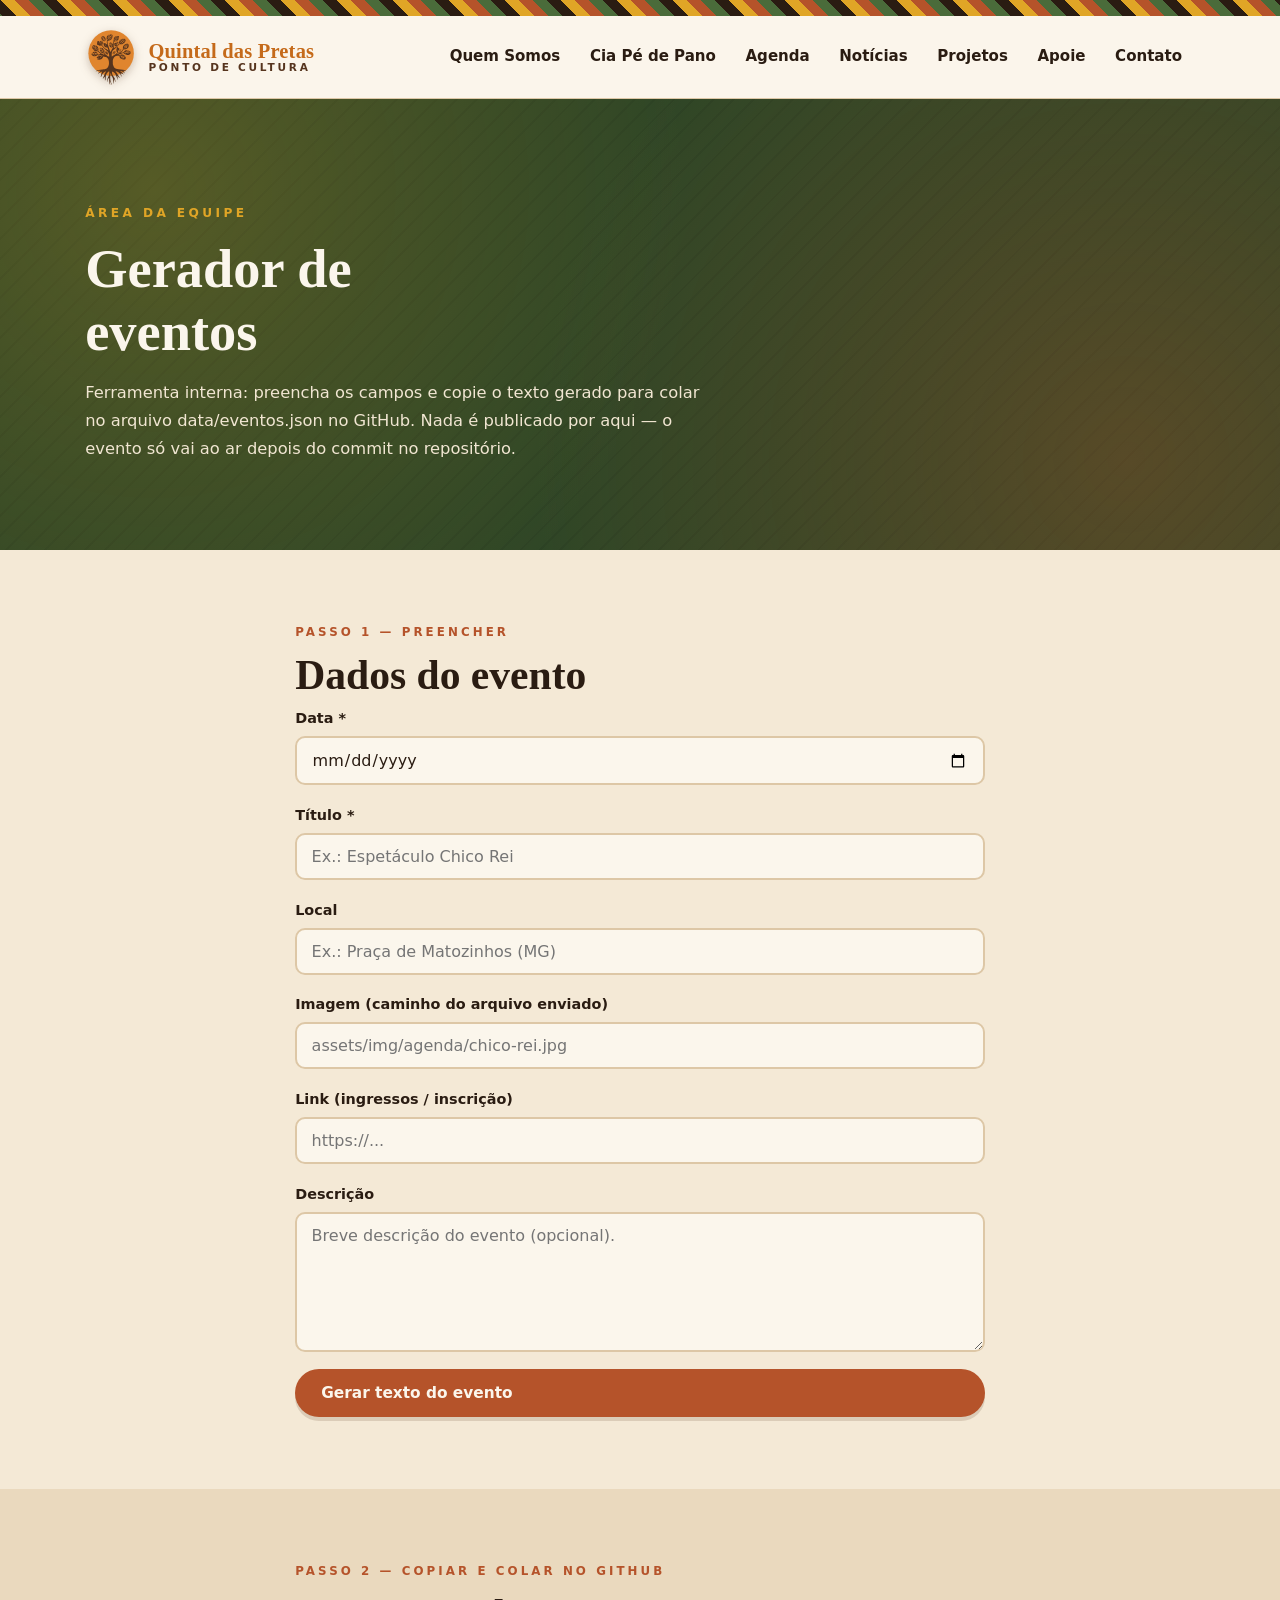
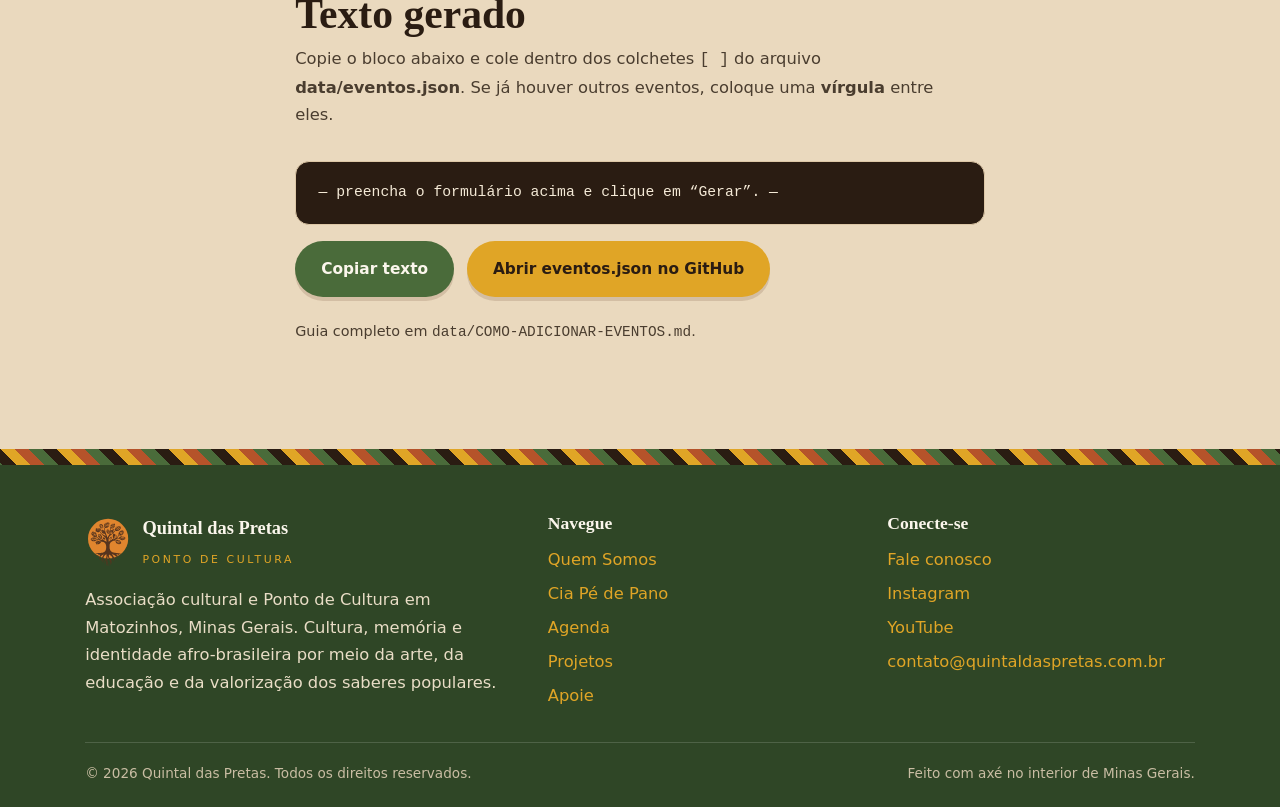
==== adicionar-evento.html @ f9542286 "Adiciona gerador de eventos (pagina interna, fora do menu) - Nova pagina adicionar-evento.html: form" ====
<!DOCTYPE html>
<!-- Página gerada por build.py — não editar à mão (rode: python3 build.py) -->
<html lang="pt-BR">
<head>
  <meta charset="UTF-8" />
  <meta name="viewport" content="width=device-width, initial-scale=1.0" />
  <meta http-equiv="Content-Security-Policy" content="default-src 'self'; img-src 'self' data:; style-src 'self' 'unsafe-inline' https://fonts.googleapis.com; font-src 'self' https://fonts.gstatic.com; script-src 'self'; connect-src 'self'; base-uri 'self'; form-action 'self'" />
  <title>Área da equipe · Quintal das Pretas</title>
  <meta name="description" content="Ferramenta interna para gerar eventos da agenda." />
  <link rel="icon" type="image/svg+xml" href="assets/img/emblema.svg" />
  <link rel="preconnect" href="https://fonts.googleapis.com" />
  <link rel="preconnect" href="https://fonts.gstatic.com" crossorigin />
  <link href="https://fonts.googleapis.com/css2?family=Fraunces:opsz,wght@9..144,500;9..144,600;9..144,700;9..144,900&family=Mulish:wght@400;500;600;700;800&display=swap" rel="stylesheet" />
  <link rel="stylesheet" href="assets/css/style.css" />
</head>
<body>
  <a href="#conteudo" class="sr-only">Pular para o conteúdo</a>
  <div class="grafismo" aria-hidden="true"></div>

  <header class="cabecalho">
    <div class="container cabecalho-inner">
      <a class="marca" href="index.html" aria-label="Quintal das Pretas — página inicial">
        <img class="marca-selo" src="assets/img/emblema.svg" alt="" width="52" height="60" />
        <span class="marca-texto">
          <span class="marca-titulo">Quintal das Pretas</span>
          <span class="marca-sub">Ponto de Cultura</span>
        </span>
      </a>
      <button class="nav-toggle" aria-expanded="false" aria-controls="nav-principal" aria-label="Abrir menu">☰</button>
      <nav class="nav-principal" id="nav-principal" aria-label="Navegação principal">
        <ul>
<li><a href="quem-somos.html">Quem Somos</a></li>
<li><a href="cia-pe-de-pano.html">Cia Pé de Pano</a></li>
<li><a href="agenda.html">Agenda</a></li>
<li><a href="noticias.html">Notícias</a></li>
<li><a href="projetos.html">Projetos</a></li>
<li><a href="apoie.html">Apoie</a></li>
<li><a href="contato.html">Contato</a></li>
        </ul>
      </nav>
    </div>
  </header>

  <main id="conteudo">

    <section class="page-hero">
      <div class="container">
        <p class="kicker">Área da equipe</p>
        <h1>Gerador de eventos</h1>
        <p>Ferramenta interna: preencha os campos e copie o texto gerado para colar no arquivo data/eventos.json no GitHub. Nada é publicado por aqui — o evento só vai ao ar depois do commit no repositório.</p>
      </div>
    </section>

    <section class="secao linho">
      <div class="container" style="max-width:760px">
        <span class="olho">Passo 1 — preencher</span>
        <h2 class="secao-titulo">Dados do evento</h2>
        <form id="gerador-evento" class="form-grid" novalidate>
          <div class="campo">
            <label for="g-data">Data *</label>
            <input type="date" id="g-data" required />
          </div>
          <div class="campo">
            <label for="g-titulo">Título *</label>
            <input type="text" id="g-titulo" required placeholder="Ex.: Espetáculo Chico Rei" />
          </div>
          <div class="campo">
            <label for="g-local">Local</label>
            <input type="text" id="g-local" placeholder="Ex.: Praça de Matozinhos (MG)" />
          </div>
          <div class="campo">
            <label for="g-imagem">Imagem (caminho do arquivo enviado)</label>
            <input type="text" id="g-imagem" placeholder="assets/img/agenda/chico-rei.jpg" />
          </div>
          <div class="campo">
            <label for="g-link">Link (ingressos / inscrição)</label>
            <input type="url" id="g-link" placeholder="https://..." />
          </div>
          <div class="campo">
            <label for="g-descricao">Descrição</label>
            <textarea id="g-descricao" placeholder="Breve descrição do evento (opcional)."></textarea>
          </div>
          <button type="submit" class="btn btn-terra">Gerar texto do evento</button>
        </form>
      </div>
    </section>

    <section class="secao areia">
      <div class="container" style="max-width:760px">
        <span class="olho">Passo 2 — copiar e colar no GitHub</span>
        <h2 class="secao-titulo">Texto gerado</h2>
        <p class="secao-intro">Copie o bloco abaixo e cole dentro dos colchetes
        <code>[ ]</code> do arquivo <strong>data/eventos.json</strong>. Se já houver
        outros eventos, coloque uma <strong>vírgula</strong> entre eles.</p>
        <pre id="evento-saida" class="saida-codigo" aria-live="polite">— preencha o formulário acima e clique em “Gerar”. —</pre>
        <div style="display:flex;gap:.8rem;flex-wrap:wrap;margin-top:1rem">
          <button type="button" class="btn btn-verde" id="copiar-evento">Copiar texto</button>
          <a class="btn btn-primario" href="https://github.com/thyfanixs/quintal-das-pretas/edit/main/data/eventos.json" target="_blank" rel="noopener">Abrir eventos.json no GitHub</a>
        </div>
        <p class="secao-intro" style="margin-top:1.4rem;font-size:.9rem">
          Guia completo em <code>data/COMO-ADICIONAR-EVENTOS.md</code>.</p>
      </div>
    </section>

  </main>

  <div class="grafismo" aria-hidden="true"></div>
  <footer class="rodape">
    <div class="container">
      <div class="rodape-grid">
        <div>
          <div class="rodape-marca">
            <img src="assets/img/emblema.svg" alt="" width="46" height="53" />
            <div>
              <strong>Quintal das Pretas</strong>
              <span>Ponto de Cultura</span>
            </div>
          </div>
          <p>Associação cultural e Ponto de Cultura em Matozinhos, Minas Gerais.
          Cultura, memória e identidade afro-brasileira por meio da arte, da
          educação e da valorização dos saberes populares.</p>
        </div>
        <div>
          <h4>Navegue</h4>
          <ul>
            <li><a href="quem-somos.html">Quem Somos</a></li>
            <li><a href="cia-pe-de-pano.html">Cia Pé de Pano</a></li>
            <li><a href="agenda.html">Agenda</a></li>
            <li><a href="projetos.html">Projetos</a></li>
            <li><a href="apoie.html">Apoie</a></li>
          </ul>
        </div>
        <div>
          <h4>Conecte-se</h4>
          <ul>
            <li><a href="contato.html">Fale conosco</a></li>
            <li><a href="https://instagram.com" target="_blank" rel="noopener">Instagram</a></li>
            <li><a href="https://youtube.com" target="_blank" rel="noopener">YouTube</a></li>
            <li><a href="mailto:contato@quintaldaspretas.com.br">contato@quintaldaspretas.com.br</a></li>
          </ul>
        </div>
      </div>
      <div class="rodape-bottom">
        <span>© <span class="js-ano">2026</span> Quintal das Pretas. Todos os direitos reservados.</span>
        <span>Feito com axé no interior de Minas Gerais.</span>
      </div>
    </div>
  </footer>

  <script src="assets/js/main.js"></script>
</body>
</html>
---- assets/css/style.css ----
/* =========================================================================
   QUINTAL DAS PRETAS — Design System
   Cultura, ancestralidade e arte · interior de Minas Gerais
   ========================================================================= */

/* ---------- Tokens ---------- */
:root {
  /* Paleta terrosa e quente */
  --laranja:          #e0852e;   /* laranja da logo */
  --laranja-escuro:   #c56a1a;
  --marrom:           #56341e;   /* marrom da logo (tronco/raízes) */
  --terracota:        #b5532a;
  --terracota-escuro: #8a3d1e;
  --mostarda:         #e0a526;
  --ouro:             #c9881a;
  --verde-folha:      #4a6b3a;
  --verde-escuro:     #2f4626;
  --preto-quente:     #2a1c12;
  --linho:            #f4e9d6;
  --areia:            #ead9be;
  --argila-clara:     #ddc7a6;
  --branco-quente:    #fbf6ec;

  /* Status de projetos */
  --status-ativo:      var(--verde-folha);
  --status-inicio:     var(--mostarda);
  --status-conclusao:  var(--terracota);
  --status-naoiniciou: #9c8f78;

  /* Tipografia */
  --fonte-titulo: "Fraunces", "Playfair Display", Georgia, "Times New Roman", serif;
  --fonte-corpo:  "Mulish", "Nunito Sans", system-ui, -apple-system, Segoe UI, sans-serif;

  /* Medidas */
  --largura-max: 1180px;
  --raio: 14px;
  --raio-grande: 26px;
  --sombra-quente: 0 18px 40px -22px rgba(94, 45, 18, .55);
  --sombra-suave: 0 8px 22px -14px rgba(94, 45, 18, .5);
  --transicao: .25s ease;
}

/* ---------- Reset enxuto ---------- */
*, *::before, *::after { box-sizing: border-box; }
* { margin: 0; }
html { scroll-behavior: smooth; }

body {
  font-family: var(--fonte-corpo);
  color: var(--preto-quente);
  background-color: var(--linho);
  /* textura sutil de linho/barro */
  background-image:
    radial-gradient(rgba(181, 83, 42, .035) 1px, transparent 1px),
    radial-gradient(rgba(74, 107, 58, .03) 1px, transparent 1px);
  background-size: 22px 22px, 22px 22px;
  background-position: 0 0, 11px 11px;
  line-height: 1.7;
  font-size: 1.02rem;
  -webkit-font-smoothing: antialiased;
}

img { max-width: 100%; display: block; }
a { color: var(--terracota-escuro); text-decoration: none; }
a:hover { text-decoration: underline; }

h1, h2, h3, h4 {
  font-family: var(--fonte-titulo);
  line-height: 1.15;
  font-weight: 700;
  color: var(--preto-quente);
}

:focus-visible {
  outline: 3px solid var(--mostarda);
  outline-offset: 3px;
  border-radius: 4px;
}

.container {
  width: 100%;
  max-width: var(--largura-max);
  margin-inline: auto;
  padding-inline: clamp(1.1rem, 4vw, 2.2rem);
}

.sr-only {
  position: absolute; width: 1px; height: 1px;
  padding: 0; margin: -1px; overflow: hidden;
  clip: rect(0 0 0 0); white-space: nowrap; border: 0;
}

/* ---------- Faixa de grafismo (divisória afro-brasileira) ---------- */
.grafismo {
  height: 16px;
  width: 100%;
  background-color: var(--terracota);
  background-image:
    repeating-linear-gradient(45deg,
      var(--mostarda) 0, var(--mostarda) 10px,
      var(--terracota) 10px, var(--terracota) 20px,
      var(--verde-folha) 20px, var(--verde-folha) 30px,
      var(--preto-quente) 30px, var(--preto-quente) 40px);
  background-size: 56px 56px;
}

/* ---------- Cabeçalho / Navegação ---------- */
.cabecalho {
  position: sticky;
  top: 0;
  z-index: 50;
  background: rgba(251, 246, 236, .94);
  backdrop-filter: blur(8px);
  border-bottom: 1px solid var(--argila-clara);
}
.cabecalho-inner {
  display: flex;
  align-items: center;
  justify-content: space-between;
  gap: 1rem;
  padding-block: .7rem;
}

.marca { display: flex; align-items: center; gap: .7rem; }
.marca:hover { text-decoration: none; }
.marca-selo {
  width: 52px; height: auto; flex: none;
  filter: drop-shadow(0 3px 5px rgba(86,52,30,.3));
  transition: transform .4s cubic-bezier(.2,.8,.3,1.2);
}
.marca:hover .marca-selo { transform: rotate(-6deg) scale(1.06); }
.marca-texto { display: flex; flex-direction: column; line-height: 1.02; }
.marca-titulo {
  font-family: var(--fonte-titulo);
  font-weight: 700;
  font-size: 1.28rem;
  color: var(--laranja-escuro);
  letter-spacing: .2px;
  white-space: nowrap;
}
.marca-sub {
  font-size: .66rem;
  letter-spacing: .26em;
  text-transform: uppercase;
  font-weight: 800;
  color: var(--marrom);
}

.nav-toggle {
  display: none;
  background: var(--terracota);
  color: var(--branco-quente);
  border: none;
  border-radius: 10px;
  padding: .55rem .7rem;
  font-size: 1.2rem;
  cursor: pointer;
}

.nav-principal ul {
  list-style: none;
  display: flex;
  gap: .25rem;
  padding: 0;
  flex-wrap: wrap;
}
.nav-principal a {
  display: block;
  padding: .5rem .8rem;
  border-radius: 999px;
  color: var(--preto-quente);
  font-weight: 700;
  font-size: .94rem;
  transition: background var(--transicao), color var(--transicao);
}
.nav-principal a:hover { background: var(--areia); text-decoration: none; }
.nav-principal a.ativo {
  background: var(--verde-folha);
  color: var(--branco-quente);
}

/* ---------- Hero genérico de página ---------- */
.page-hero {
  position: relative;
  padding-block: clamp(3rem, 8vw, 5.5rem);
  background-color: var(--verde-escuro);
  color: var(--branco-quente);
  background-image:
    radial-gradient(circle at 12% 20%, rgba(224,165,38,.22), transparent 45%),
    radial-gradient(circle at 88% 80%, rgba(181,83,42,.30), transparent 50%),
    repeating-linear-gradient(135deg, rgba(0,0,0,.06) 0 2px, transparent 2px 14px);
  overflow: hidden;
}
.page-hero h1 {
  color: var(--branco-quente);
  font-size: clamp(2.1rem, 6vw, 3.4rem);
  max-width: 16ch;
}
.page-hero .kicker {
  text-transform: uppercase;
  letter-spacing: .28em;
  font-size: .76rem;
  color: var(--mostarda);
  font-weight: 800;
  margin-bottom: .9rem;
}
.page-hero p { max-width: 60ch; margin-top: 1rem; color: #f1e6d2; }

/* ---------- Home hero ---------- */
.home-hero {
  position: relative;
  padding-block: clamp(3.5rem, 10vw, 7rem);
  color: var(--branco-quente);
  background-color: var(--terracota-escuro);
  background-image:
    radial-gradient(circle at 80% 15%, rgba(224,165,38,.35), transparent 40%),
    radial-gradient(circle at 10% 90%, rgba(74,107,58,.45), transparent 45%),
    repeating-linear-gradient(45deg, rgba(0,0,0,.05) 0 3px, transparent 3px 16px);
}
.home-hero .kicker {
  text-transform: uppercase; letter-spacing: .3em;
  font-size: .8rem; font-weight: 800; color: var(--mostarda);
}
.home-hero h1 {
  color: var(--branco-quente);
  font-size: clamp(2.6rem, 8vw, 5rem);
  margin: .6rem 0 1.1rem;
  max-width: 18ch;
}
.home-hero p { max-width: 56ch; font-size: 1.12rem; color: #f6ecd9; }
.hero-ctas { display: flex; flex-wrap: wrap; gap: .8rem; margin-top: 1.8rem; }

/* ---------- Botões ---------- */
.btn {
  position: relative;
  overflow: hidden;
  display: inline-flex; align-items: center; gap: .5rem;
  font-family: var(--fonte-corpo);
  font-weight: 800;
  font-size: .96rem;
  padding: .8rem 1.5rem;
  border-radius: 999px;
  border: 2px solid transparent;
  cursor: pointer;
  box-shadow: 0 4px 0 0 rgba(86,52,30,.16);
  transition: transform .2s ease, box-shadow .25s ease, background .25s ease, color .25s ease;
}
/* varredura de luz no hover */
.btn::after {
  content: "";
  position: absolute; inset: 0;
  pointer-events: none;
  background: linear-gradient(120deg, transparent 30%, rgba(255,255,255,.4) 50%, transparent 70%);
  transform: translateX(-130%);
  transition: transform .6s ease;
}
.btn:hover {
  text-decoration: none;
  transform: translateY(-3px) scale(1.03);
  box-shadow: 0 10px 22px -8px rgba(86,52,30,.5);
}
.btn:hover::after { transform: translateX(130%); }
.btn:active { transform: translateY(-1px) scale(.99); }

.btn-primario { background: var(--mostarda); color: var(--preto-quente); }
.btn-primario:hover { background: var(--ouro); }
.btn-secundario { background: transparent; color: var(--branco-quente); border-color: var(--mostarda); box-shadow: none; }
.btn-secundario:hover { background: rgba(224,165,38,.18); }
.btn-terra { background: var(--terracota); color: var(--branco-quente); }
.btn-terra:hover { background: var(--terracota-escuro); }
.btn-verde { background: var(--verde-folha); color: var(--branco-quente); }
.btn-verde:hover { background: var(--verde-escuro); }
.btn-laranja { background: var(--laranja); color: #fff; }
.btn-laranja:hover { background: var(--laranja-escuro); }

/* CTA com pulso de axé (atenção suave) */
.btn-cta { animation: pulso-axe 2.6s ease-in-out infinite; }
@keyframes pulso-axe {
  0%, 100% { box-shadow: 0 4px 0 0 rgba(86,52,30,.16), 0 0 0 0 rgba(224,133,46,.5); }
  50%      { box-shadow: 0 4px 0 0 rgba(86,52,30,.16), 0 0 0 12px rgba(224,133,46,0); }
}

/* seta que desliza em links de cartão */
.card a, .card-corpo a { transition: gap .2s ease, color .2s ease; }
.card:hover a { color: var(--laranja-escuro); }

/* ---------- Seções ---------- */
.secao { padding-block: clamp(2.6rem, 7vw, 4.5rem); }
.secao.areia { background: var(--areia); }
.secao.linho { background: var(--linho); }
.secao-titulo {
  font-size: clamp(1.7rem, 4.5vw, 2.6rem);
  margin-bottom: .4rem;
}
.secao-intro { max-width: 65ch; color: #4a3d2f; margin-bottom: 2rem; }
.olho {
  text-transform: uppercase; letter-spacing: .26em;
  font-size: .74rem; font-weight: 800; color: var(--terracota);
  margin-bottom: .6rem; display: block;
}

/* ---------- Placeholders de imagem ---------- */
.foto-ph {
  position: relative;
  border-radius: var(--raio);
  background-color: var(--argila-clara);
  background-image:
    repeating-linear-gradient(45deg, rgba(138,61,30,.10) 0 8px, transparent 8px 16px);
  border: 2px dashed rgba(138,61,30,.35);
  display: grid; place-items: center;
  color: var(--terracota-escuro);
  font-weight: 700;
  font-size: .82rem;
  text-align: center;
  aspect-ratio: 4 / 3;
  padding: 1rem;
}
.foto-ph.alto { aspect-ratio: 3 / 4; }
.foto-ph.largo { aspect-ratio: 16 / 9; }
.foto-ph .icone { font-size: 1.6rem; display: block; margin-bottom: .3rem; }

/* ---------- Grids utilitários ---------- */
.grid { display: grid; gap: 1.5rem; }
.grid-2 { grid-template-columns: repeat(2, 1fr); }
.grid-3 { grid-template-columns: repeat(3, 1fr); }
.split {
  display: grid; gap: clamp(1.5rem, 4vw, 3rem);
  grid-template-columns: 1fr 1fr; align-items: center;
}

/* ---------- Cartões ---------- */
.card {
  background: var(--branco-quente);
  border-radius: var(--raio);
  box-shadow: var(--sombra-suave);
  border: 1px solid var(--argila-clara);
  overflow: hidden;
  display: flex; flex-direction: column;
  transition: transform var(--transicao), box-shadow var(--transicao);
}
.card:hover { transform: translateY(-4px); box-shadow: var(--sombra-quente); }
figure.card { margin: 0; }
.card > img { width: 100%; aspect-ratio: 4 / 3; object-fit: cover; display: block; }
.foto-cena { cursor: zoom-in; }
.foto-cena > img { transition: transform .4s ease; }
.foto-cena:hover > img { transform: scale(1.04); }
.credito-fotos {
  margin-top: 1.1rem; text-align: right;
  font-size: .85rem; font-style: italic; color: #6b5b46;
}
.saida-codigo {
  background: var(--preto-quente); color: #f4e9d6;
  border-radius: var(--raio); padding: 1.2rem 1.4rem;
  font-family: ui-monospace, "SFMono-Regular", Menlo, Consolas, monospace;
  font-size: .92rem; line-height: 1.6;
  white-space: pre-wrap; word-break: break-word;
  overflow-x: auto; border: 1px solid var(--argila-clara);
}
.card-corpo { padding: 1.3rem 1.4rem 1.5rem; display: flex; flex-direction: column; gap: .55rem; flex: 1; }
.card-corpo h3 { font-size: 1.25rem; }
.card-data { font-size: .8rem; color: var(--verde-folha); font-weight: 700; text-transform: uppercase; letter-spacing: .08em; }
.card-resumo { color: #4a3d2f; flex: 1; }

/* Cartões de valor (Quem Somos) */
.valor-card {
  background: var(--branco-quente);
  border-radius: var(--raio);
  padding: 1.6rem;
  border-top: 5px solid var(--mostarda);
  box-shadow: var(--sombra-suave);
}
.valor-card:nth-child(2) { border-top-color: var(--terracota); }
.valor-card:nth-child(3) { border-top-color: var(--verde-folha); }
.valor-card h3 { font-size: 1.3rem; margin-bottom: .4rem; }

/* ---------- Destaque 30 anos ---------- */
.destaque-30 {
  background: var(--preto-quente);
  color: var(--branco-quente);
  border-radius: var(--raio-grande);
  padding: clamp(2rem, 6vw, 3.5rem);
  background-image:
    radial-gradient(circle at 85% 20%, rgba(224,165,38,.38), transparent 45%),
    radial-gradient(circle at 10% 90%, rgba(181,83,42,.4), transparent 45%);
  text-align: center;
}
.destaque-30 .numero {
  font-family: var(--fonte-titulo);
  font-size: clamp(4rem, 16vw, 8rem);
  font-weight: 900;
  color: var(--mostarda);
  line-height: .9;
}
.destaque-30 h2 { color: var(--branco-quente); font-size: clamp(1.4rem, 4vw, 2.2rem); margin-top: .4rem; }
.destaque-30 p { color: #f1e6d2; max-width: 56ch; margin: 1rem auto 0; }

/* ---------- Agenda (linha do tempo) ---------- */
.timeline { list-style: none; padding: 0; display: flex; flex-direction: column; gap: 1.2rem; }
.evento {
  display: flex;
  gap: 1.4rem;
  align-items: center;
  background: var(--branco-quente);
  border-radius: var(--raio);
  border-left: 8px solid var(--terracota);
  box-shadow: var(--sombra-suave);
  padding: 1.2rem 1.5rem;
}
.evento-data {
  flex: none;
  width: 84px;
  text-align: center;
  border-right: 2px dashed var(--argila-clara);
  padding-right: 1.2rem;
}
.evento-img {
  flex: none;
  width: 170px;
  aspect-ratio: 4 / 3;
  object-fit: cover;
  border-radius: 10px;
}
.evento-corpo { flex: 1; min-width: 0; }
.evento-dia { font-family: var(--fonte-titulo); font-size: 2.2rem; font-weight: 800; color: var(--terracota); line-height: 1; }
.evento-mes { text-transform: uppercase; letter-spacing: .18em; font-size: .74rem; font-weight: 800; color: var(--verde-folha); }
.evento-corpo h3 { font-size: 1.2rem; }
.evento-local { color: #4a3d2f; font-size: .92rem; }
.evento-local::before { content: "📍 "; }
.evento-corpo .btn { margin-top: .8rem; }

/* ---------- Projetos ---------- */
.status-grupo { margin-bottom: 2.6rem; }
.status-grupo > h2 {
  display: inline-flex; align-items: center; gap: .6rem;
  font-size: 1.5rem; margin-bottom: 1.2rem;
  padding-bottom: .35rem;
  border-bottom: 3px solid var(--argila-clara);
}
.status-grupo > h2::before {
  content: ""; width: 16px; height: 16px; border-radius: 50%;
  background: var(--cor-status, var(--status-naoiniciou));
}
.grupo-ativo      { --cor-status: var(--status-ativo); }
.grupo-inicio     { --cor-status: var(--status-inicio); }
.grupo-conclusao  { --cor-status: var(--status-conclusao); }
.grupo-naoiniciou { --cor-status: var(--status-naoiniciou); }

.tag {
  display: inline-flex; align-items: center; gap: .4rem;
  font-size: .72rem; font-weight: 800;
  text-transform: uppercase; letter-spacing: .07em;
  padding: .3rem .7rem; border-radius: 999px;
  color: var(--branco-quente);
}
.tag-ativo      { background: var(--status-ativo); }
.tag-inicio     { background: var(--status-inicio); color: var(--preto-quente); }
.tag-conclusao  { background: var(--status-conclusao); }
.tag-naoiniciou { background: var(--status-naoiniciou); }
.tag-financiamento {
  background: transparent; color: var(--verde-escuro);
  border: 1.5px solid var(--verde-folha);
}

.projeto-card .card-corpo { gap: .7rem; }
.projeto-tags { display: flex; flex-wrap: wrap; gap: .4rem; }
.projeto-card .financiamento { font-size: .82rem; color: #4a3d2f; }
.projeto-card .financiamento strong { color: var(--verde-escuro); }

/* ---------- Apoie ---------- */
.apoio-card {
  background: var(--branco-quente);
  border-radius: var(--raio);
  padding: 1.7rem;
  box-shadow: var(--sombra-suave);
  border: 1px solid var(--argila-clara);
  display: flex; flex-direction: column; gap: .7rem;
}
.apoio-icone {
  width: 56px; height: 56px; border-radius: 16px;
  display: grid; place-items: center; font-size: 1.7rem;
  background: var(--areia);
}
.apoio-card h3 { font-size: 1.3rem; }
.apoio-card p { flex: 1; color: #4a3d2f; }
.pix-box {
  margin-top: 1.5rem;
  background: var(--verde-escuro);
  color: var(--branco-quente);
  border-radius: var(--raio);
  padding: 1.4rem 1.6rem;
  display: flex; flex-wrap: wrap; gap: 1rem; align-items: center; justify-content: space-between;
}
.pix-chave {
  font-family: monospace; font-size: 1.05rem;
  background: rgba(255,255,255,.12); padding: .5rem .9rem; border-radius: 8px;
}

/* ---------- Contato ---------- */
.form-grid { display: grid; gap: 1.1rem; }
.campo { display: flex; flex-direction: column; gap: .35rem; }
.campo label { font-weight: 800; font-size: .9rem; }
.campo input, .campo select, .campo textarea {
  font-family: var(--fonte-corpo); font-size: 1rem;
  padding: .75rem .9rem;
  border: 2px solid var(--argila-clara);
  border-radius: 10px;
  background: var(--branco-quente);
  color: var(--preto-quente);
  transition: border-color var(--transicao);
}
.campo input:focus, .campo select:focus, .campo textarea:focus {
  outline: none; border-color: var(--mostarda);
}
.campo textarea { min-height: 140px; resize: vertical; }
.contato-info { display: flex; flex-direction: column; gap: 1.1rem; }
.info-item { display: flex; gap: .8rem; align-items: flex-start; }
.info-item .icone { font-size: 1.3rem; }
.redes a {
  display: inline-flex; align-items: center; gap: .5rem;
  font-weight: 800; margin-right: 1rem;
}
.mapa-ph {
  border-radius: var(--raio); overflow: hidden;
  background: var(--argila-clara);
  background-image:
    linear-gradient(rgba(74,107,58,.18) 2px, transparent 2px),
    linear-gradient(90deg, rgba(74,107,58,.18) 2px, transparent 2px);
  background-size: 36px 36px;
  border: 2px dashed rgba(47,70,38,.4);
  display: grid; place-items: center; text-align: center;
  min-height: 280px; color: var(--verde-escuro); font-weight: 700; padding: 1rem;
}

/* ---------- Listas com marcador-folha ---------- */
.lista-folha { list-style: none; padding: 0; display: grid; gap: .6rem; }
.lista-folha li { position: relative; padding-left: 1.6rem; }
.lista-folha li::before { content: "🌿"; position: absolute; left: 0; }

/* ---------- Faixa CTA ---------- */
.faixa-cta {
  background: var(--mostarda);
  color: var(--preto-quente);
  text-align: center;
  padding-block: clamp(2.4rem, 6vw, 3.6rem);
  background-image: repeating-linear-gradient(45deg, rgba(0,0,0,.04) 0 3px, transparent 3px 16px);
}
.faixa-cta h2 { font-size: clamp(1.6rem, 4vw, 2.4rem); }
.faixa-cta p { max-width: 55ch; margin: .6rem auto 1.4rem; }

/* ---------- Rodapé ---------- */
.rodape {
  background: var(--verde-escuro);
  color: #e9ddc6;
  padding-block: 3rem 1.5rem;
}
.rodape a { color: var(--mostarda); }
.rodape-grid {
  display: grid; gap: 2rem;
  grid-template-columns: 1.4fr 1fr 1fr;
  margin-bottom: 2rem;
}
.rodape h4 { color: var(--branco-quente); margin-bottom: .8rem; font-size: 1.1rem; }
.rodape ul { list-style: none; padding: 0; display: grid; gap: .4rem; }
.rodape-bottom {
  border-top: 1px solid rgba(255,255,255,.15);
  padding-top: 1.2rem;
  display: flex; flex-wrap: wrap; gap: .6rem; justify-content: space-between;
  font-size: .85rem; color: #c9bda3;
}

/* ---------- Responsivo ---------- */
@media (max-width: 860px) {
  .nav-toggle { display: block; }
  .nav-principal {
    position: absolute; left: 0; right: 0; top: 100%;
    background: var(--branco-quente);
    border-bottom: 1px solid var(--argila-clara);
    box-shadow: var(--sombra-quente);
    max-height: 0; overflow: hidden;
    transition: max-height .3s ease;
  }
  .nav-principal.aberto { max-height: 80vh; }
  .nav-principal ul { flex-direction: column; padding: .8rem 1rem 1.2rem; gap: .2rem; }
  .nav-principal a { padding: .8rem 1rem; }
  .cabecalho-inner { position: relative; }
}
@media (max-width: 760px) {
  .grid-2, .grid-3, .split { grid-template-columns: 1fr; }
  .rodape-grid { grid-template-columns: 1fr; }
  .evento { flex-wrap: wrap; }
  .evento-data {
    width: auto; border-right: none; border-bottom: 2px dashed var(--argila-clara);
    padding: 0 0 .6rem; display: flex; gap: .5rem; align-items: baseline;
  }
  .evento-img { width: 100%; aspect-ratio: 16 / 9; }
  .evento-corpo { flex-basis: 100%; }
}

/* ---------- Marca no rodapé ---------- */
.rodape-marca { display: flex; align-items: center; gap: .7rem; margin-bottom: .9rem; }
.rodape-marca img { width: 46px; height: auto; }
.rodape-marca strong { display: block; color: var(--branco-quente); font-family: var(--fonte-titulo); font-size: 1.15rem; }
.rodape-marca span { font-size: .68rem; letter-spacing: .24em; text-transform: uppercase; color: var(--mostarda); }

/* ---------- Revelação ao rolar (progressive enhancement) ----------
   O estado oculto SÓ é aplicado quando o JS adiciona .anima ao <html>.
   Sem JS, ou se algo falhar, o conteúdo fica 100% visível. */
.reveal { transition: opacity .7s ease, transform .7s cubic-bezier(.2,.7,.3,1); }
html.anima .reveal { opacity: 0; transform: translateY(26px); }
html.anima .reveal.visivel { opacity: 1; transform: none; }
/* leve escalonamento entre cartões/itens de um mesmo grid */
html.anima .reveal:nth-child(2) { transition-delay: .08s; }
html.anima .reveal:nth-child(3) { transition-delay: .16s; }
html.anima .reveal:nth-child(4) { transition-delay: .24s; }

/* grafismo com leve deslize contínuo (decorativo) */
.grafismo { background-position: 0 0; animation: desliza-grafismo 24s linear infinite; }
@keyframes desliza-grafismo { to { background-position: 56px 0; } }

/* selo do hero com flutuação sutil — reservado p/ uso futuro */
@keyframes flutua { 0%,100% { transform: translateY(0); } 50% { transform: translateY(-6px); } }

/* ---------- Acessibilidade: reduzir movimento ---------- */
@media (prefers-reduced-motion: reduce) {
  *, *::before, *::after {
    animation-duration: .001ms !important;
    animation-iteration-count: 1 !important;
    transition-duration: .001ms !important;
    scroll-behavior: auto !important;
  }
  .reveal { opacity: 1; transform: none; }
}
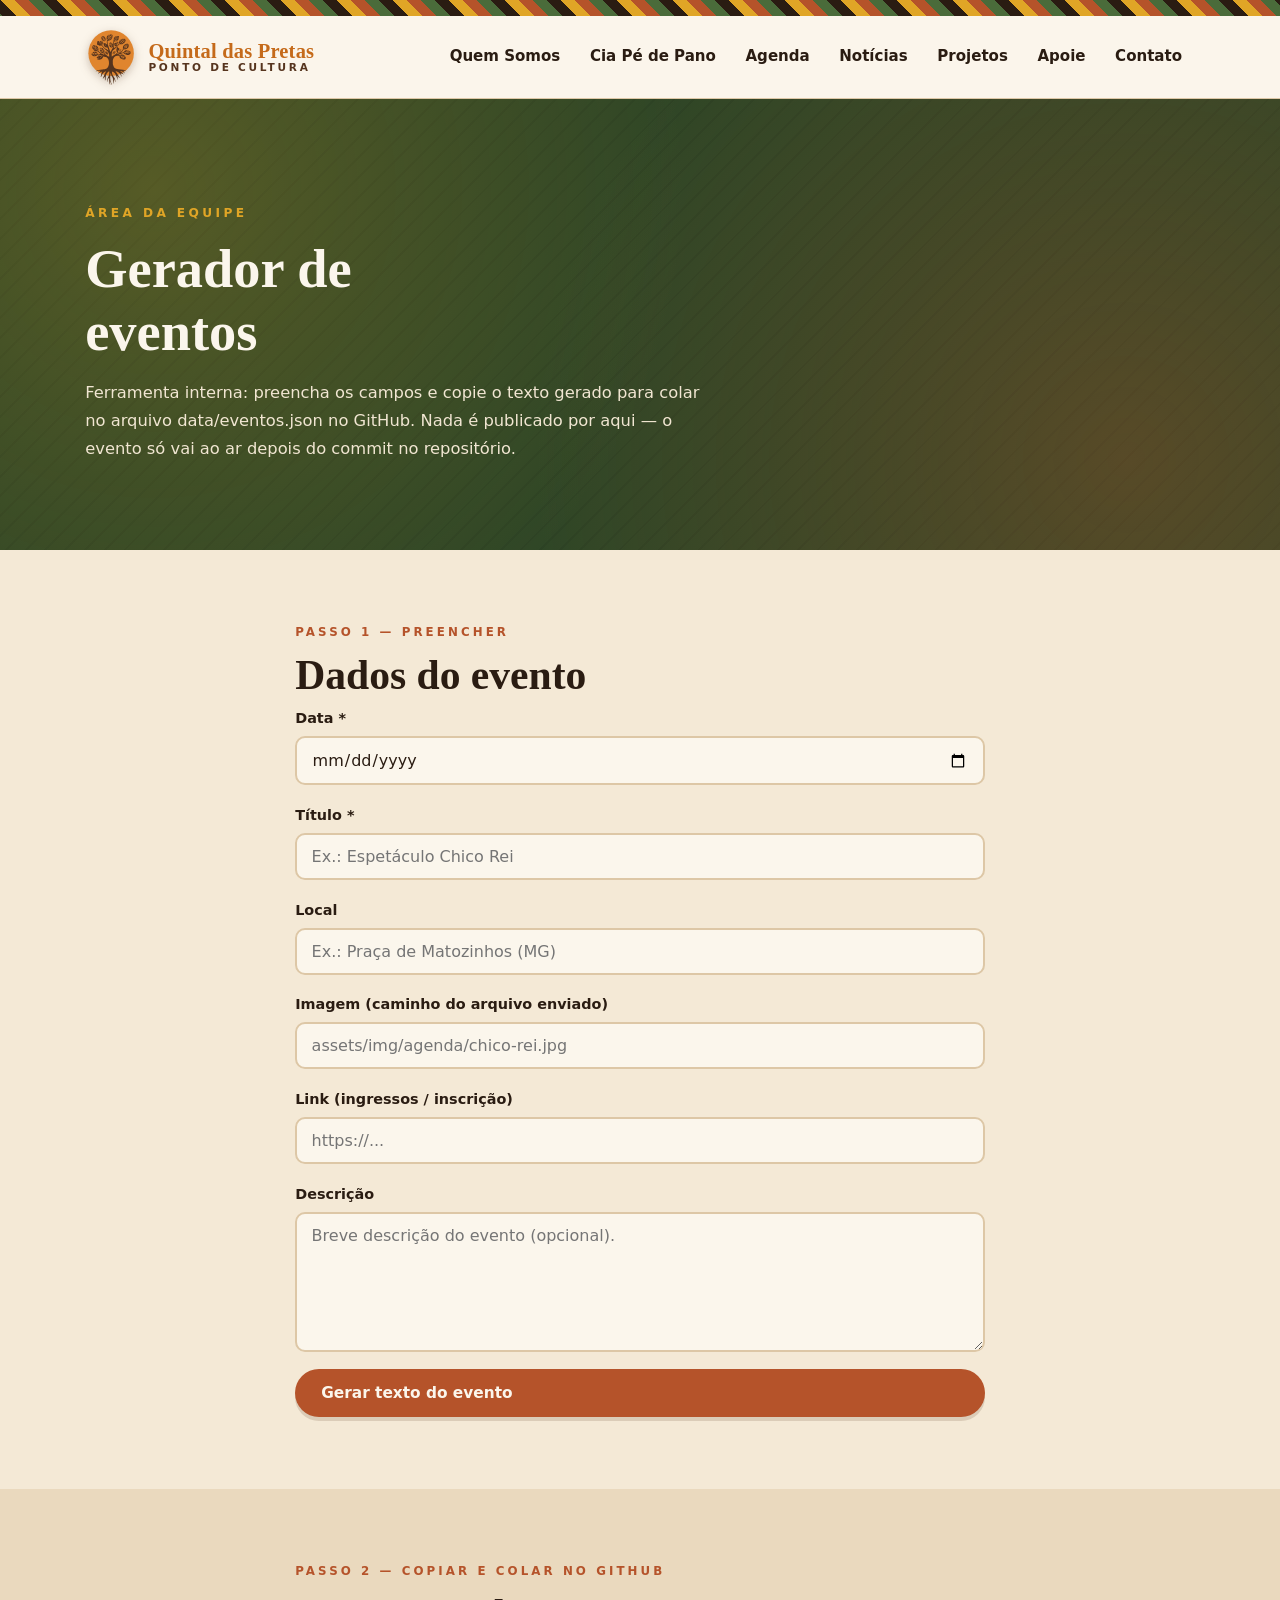
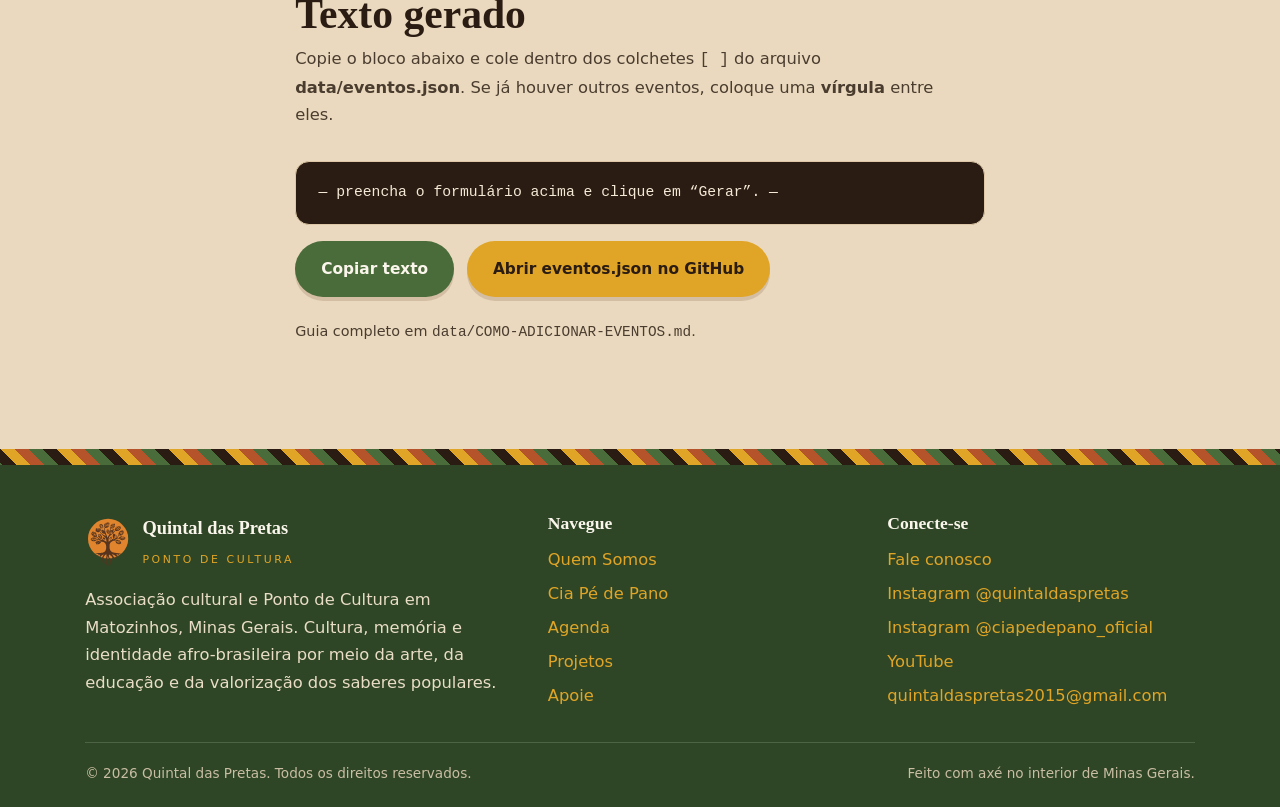
==== commit 31d5c3b5: "Contato/Apoie/rodape: e-mail, redes sociais reais e PIX em breve - E-mail institucional quintaldaspr" ====
--- a/adicionar-evento.html
+++ b/adicionar-evento.html
@@ -134,9 +134,10 @@
           <h4>Conecte-se</h4>
           <ul>
             <li><a href="contato.html">Fale conosco</a></li>
-            <li><a href="https://instagram.com" target="_blank" rel="noopener">Instagram</a></li>
-            <li><a href="https://youtube.com" target="_blank" rel="noopener">YouTube</a></li>
-            <li><a href="mailto:contato@quintaldaspretas.com.br">contato@quintaldaspretas.com.br</a></li>
+            <li><a href="https://instagram.com/quintaldaspretas" target="_blank" rel="noopener">Instagram @quintaldaspretas</a></li>
+            <li><a href="https://instagram.com/ciapedepano_oficial" target="_blank" rel="noopener">Instagram @ciapedepano_oficial</a></li>
+            <li><a href="https://www.youtube.com/@ciapedepano_matozinhos1996" target="_blank" rel="noopener">YouTube</a></li>
+            <li><a href="mailto:quintaldaspretas2015@gmail.com">quintaldaspretas2015@gmail.com</a></li>
           </ul>
         </div>
       </div>
--- a/assets/css/style.css
+++ b/assets/css/style.css
@@ -298,6 +298,13 @@
   font-size: .74rem; font-weight: 800; color: var(--terracota);
   margin-bottom: .6rem; display: block;
 }
+.sub-titulo {
+  font-size: 1.35rem; margin: 2.2rem 0 1.1rem;
+  color: var(--verde-escuro);
+}
+.bloco-texto { max-width: 72ch; margin-top: 1.8rem; }
+.bloco-texto p { color: #43382b; }
+.bloco-texto p + p { margin-top: .9rem; }
 
 /* ---------- Placeholders de imagem ---------- */
 .foto-ph {
@@ -466,6 +473,38 @@
 .projeto-card .financiamento { font-size: .82rem; color: #4a3d2f; }
 .projeto-card .financiamento strong { color: var(--verde-escuro); }
 
+/* Projeto detalhado (texto completo) */
+.projeto-detalhe { margin-bottom: 1.5rem; border-left: 6px solid var(--cor-status, var(--mostarda)); break-inside: avoid; }
+.grupo-ativo .projeto-detalhe      { --cor-status: var(--status-ativo); }
+.grupo-inicio .projeto-detalhe     { --cor-status: var(--status-inicio); }
+.grupo-conclusao .projeto-detalhe  { --cor-status: var(--status-conclusao); }
+.projeto-detalhe .card-corpo { display: block; padding: 1.6rem 1.8rem; }
+.projeto-detalhe .card-corpo > * + * { margin-top: .85rem; }
+.projeto-detalhe h3 { font-size: 1.5rem; }
+.projeto-detalhe p { color: #43382b; }
+
+/* Ficha técnica (extrato do termo) */
+.ficha {
+  margin-top: .6rem;
+  display: grid; gap: .1rem;
+  background: var(--areia);
+  border-radius: 10px;
+  padding: 1rem 1.2rem;
+}
+.ficha > div {
+  display: grid;
+  grid-template-columns: 200px 1fr;
+  gap: .8rem;
+  padding: .45rem 0;
+  border-bottom: 1px solid rgba(138,61,30,.14);
+}
+.ficha > div:last-child { border-bottom: none; }
+.ficha dt { font-weight: 800; color: var(--verde-escuro); font-size: .9rem; }
+.ficha dd { margin: 0; font-size: .92rem; color: #43382b; }
+@media (max-width: 600px) {
+  .ficha > div { grid-template-columns: 1fr; gap: .1rem; }
+}
+
 /* ---------- Apoie ---------- */
 .apoio-card {
   background: var(--branco-quente);
@@ -493,6 +532,11 @@
 .pix-chave {
   font-family: monospace; font-size: 1.05rem;
   background: rgba(255,255,255,.12); padding: .5rem .9rem; border-radius: 8px;
+}
+.pix-aviso {
+  font-weight: 800; font-size: .9rem;
+  background: rgba(255,255,255,.16); padding: .55rem 1rem; border-radius: 999px;
+  white-space: nowrap;
 }
 
 /* ---------- Contato ---------- */
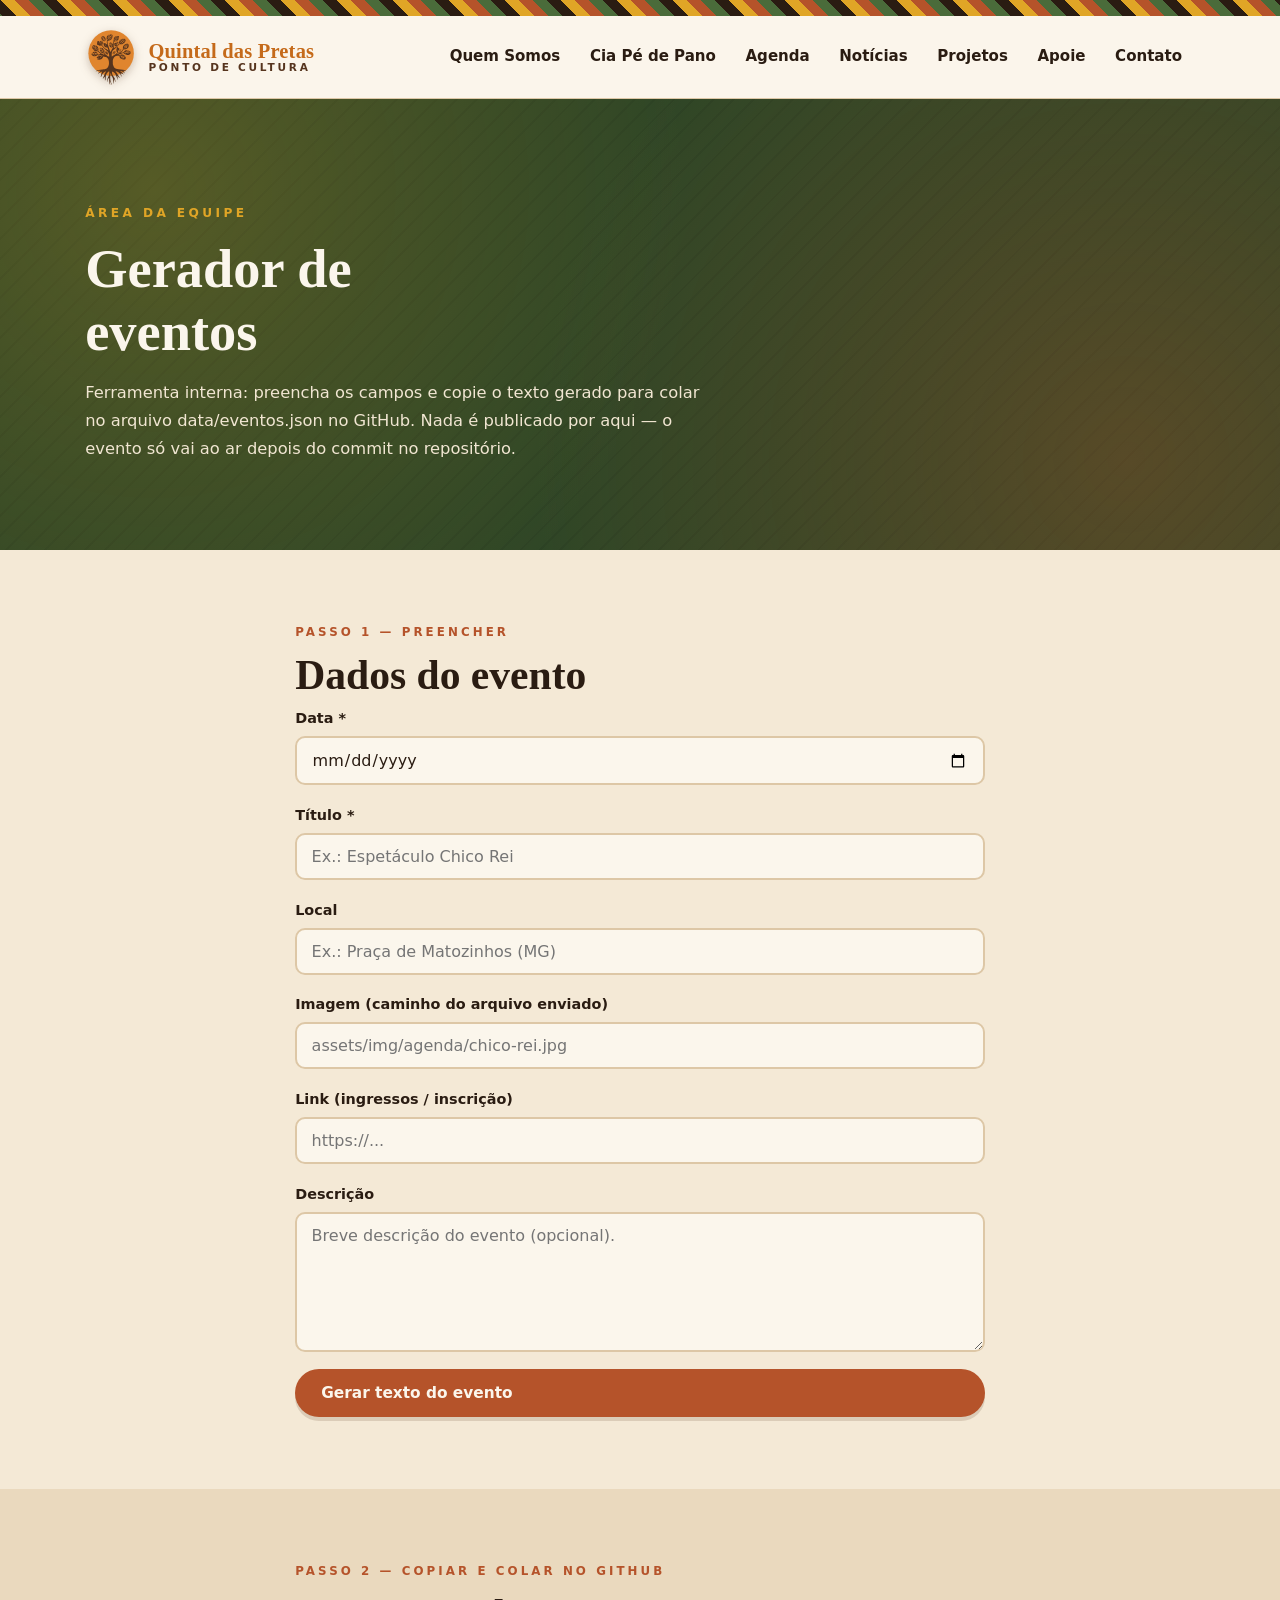
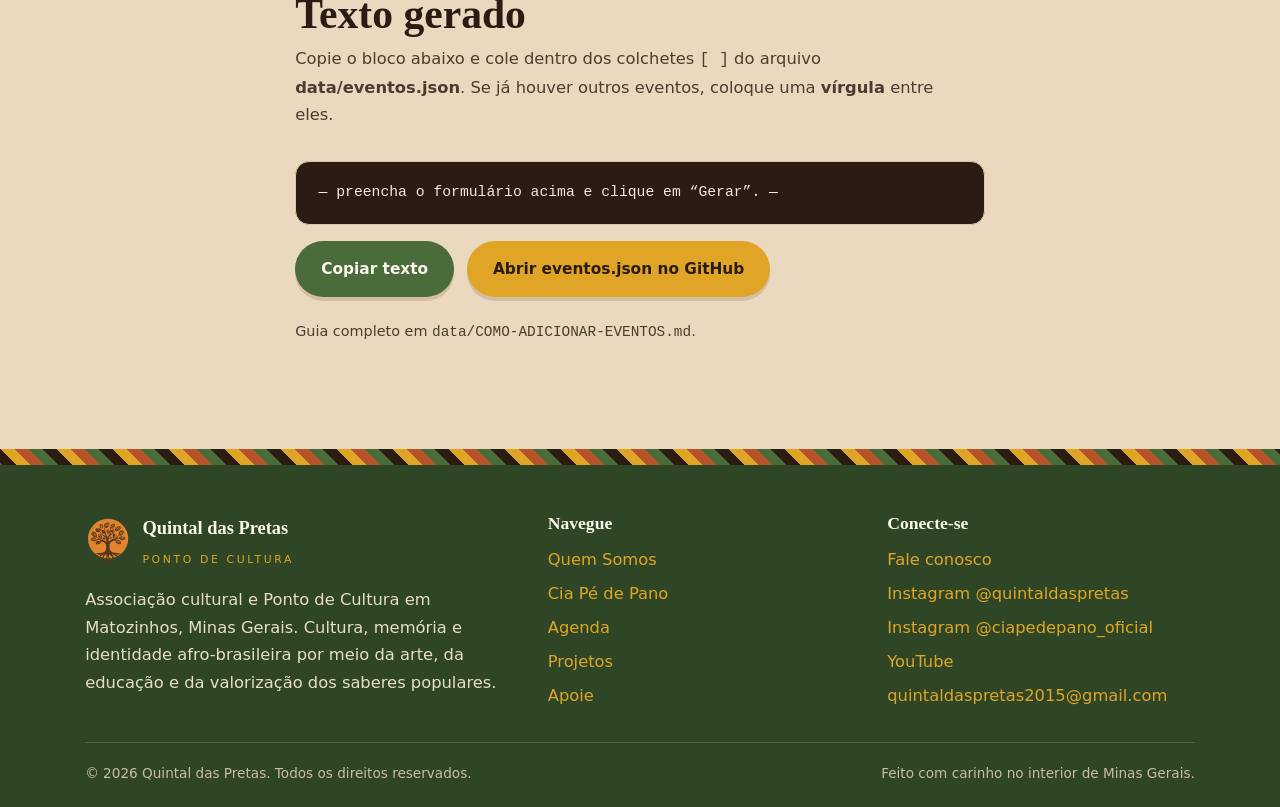
==== commit 00018405: "Pagina de agradecimento do formulario + remove 'axe' decorativo - Nova pagina obrigado.html (fora do" ====
--- a/adicionar-evento.html
+++ b/adicionar-evento.html
@@ -4,7 +4,7 @@
 <head>
   <meta charset="UTF-8" />
   <meta name="viewport" content="width=device-width, initial-scale=1.0" />
-  <meta http-equiv="Content-Security-Policy" content="default-src 'self'; img-src 'self' data:; style-src 'self' 'unsafe-inline' https://fonts.googleapis.com; font-src 'self' https://fonts.gstatic.com; script-src 'self'; connect-src 'self'; base-uri 'self'; form-action 'self'" />
+  <meta http-equiv="Content-Security-Policy" content="default-src 'self'; img-src 'self' data:; style-src 'self' 'unsafe-inline' https://fonts.googleapis.com; font-src 'self' https://fonts.gstatic.com; script-src 'self'; connect-src 'self' https://formsubmit.co; base-uri 'self'; form-action 'self' https://formsubmit.co" />
   <title>Área da equipe · Quintal das Pretas</title>
   <meta name="description" content="Ferramenta interna para gerar eventos da agenda." />
   <link rel="icon" type="image/svg+xml" href="assets/img/emblema.svg" />
@@ -143,7 +143,7 @@
       </div>
       <div class="rodape-bottom">
         <span>© <span class="js-ano">2026</span> Quintal das Pretas. Todos os direitos reservados.</span>
-        <span>Feito com axé no interior de Minas Gerais.</span>
+        <span>Feito com carinho no interior de Minas Gerais.</span>
       </div>
     </div>
   </footer>
--- a/assets/css/style.css
+++ b/assets/css/style.css
@@ -324,6 +324,38 @@
 }
 .foto-ph.alto { aspect-ratio: 3 / 4; }
 .foto-ph.largo { aspect-ratio: 16 / 9; }
+
+/* Fotos reais (quando enviadas) */
+.foto-real {
+  width: 100%; border-radius: var(--raio);
+  object-fit: cover; aspect-ratio: 4 / 3;
+  box-shadow: var(--sombra-suave);
+}
+.foto-real.largo { aspect-ratio: 16 / 9; }
+.foto-real.alto { aspect-ratio: 3 / 4; }
+.foto-real.natural { aspect-ratio: auto; height: auto; }
+.idealizadoras-foto { max-width: 560px; margin: 0 auto 1.8rem; }
+
+/* Cartões de pessoa (idealizadoras) */
+.pessoa-card {
+  display: flex; align-items: center; gap: 1rem;
+  background: var(--branco-quente);
+  border-radius: var(--raio); padding: 1.1rem 1.3rem;
+  border-left: 5px solid var(--mostarda);
+  box-shadow: var(--sombra-suave);
+}
+.pessoa-card:nth-child(2) { border-left-color: var(--terracota); }
+.pessoa-card:nth-child(3) { border-left-color: var(--verde-folha); }
+.pessoa-card:nth-child(4) { border-left-color: var(--laranja); }
+.pessoa-avatar {
+  flex: none; width: 56px; height: 56px; border-radius: 50%;
+  display: grid; place-items: center;
+  background: radial-gradient(circle at 35% 30%, var(--mostarda), var(--terracota) 75%);
+  color: var(--branco-quente); font-family: var(--fonte-titulo);
+  font-weight: 800; font-size: 1.1rem;
+}
+.pessoa-card h3 { font-size: 1.15rem; }
+.pessoa-card p { color: #4a3d2f; font-size: .92rem; }
 .foto-ph .icone { font-size: 1.6rem; display: block; margin-bottom: .3rem; }
 
 /* ---------- Grids utilitários ---------- */
@@ -504,6 +536,27 @@
 @media (max-width: 600px) {
   .ficha > div { grid-template-columns: 1fr; gap: .1rem; }
 }
+
+/* Extrato (texto legal reproduzido na íntegra) */
+.extrato {
+  margin-top: 1.1rem;
+  background: var(--linho);
+  border: 1px solid var(--argila-clara);
+  border-left: 4px solid var(--verde-folha);
+  border-radius: 10px;
+  padding: 1.1rem 1.3rem;
+}
+.extrato h4 {
+  font-family: var(--fonte-corpo);
+  text-transform: uppercase; letter-spacing: .04em;
+  font-size: .8rem; color: var(--verde-escuro);
+  margin-bottom: .5rem;
+}
+.extrato-texto p {
+  font-size: .88rem; line-height: 1.6; color: #43382b;
+  margin: 0 0 .5rem;
+}
+.extrato-texto p:last-child { margin-bottom: 0; }
 
 /* ---------- Apoie ---------- */
 .apoio-card {
@@ -573,6 +626,15 @@
   border: 2px dashed rgba(47,70,38,.4);
   display: grid; place-items: center; text-align: center;
   min-height: 280px; color: var(--verde-escuro); font-weight: 700; padding: 1rem;
+}
+
+/* ---------- Página de agradecimento ---------- */
+.obrigado-selo {
+  width: 96px; height: 96px; margin: 0 auto 1.2rem;
+  border-radius: 50%; display: grid; place-items: center;
+  font-size: 2.8rem;
+  background: radial-gradient(circle at 35% 30%, var(--mostarda), var(--terracota) 75%);
+  box-shadow: var(--sombra-quente);
 }
 
 /* ---------- Listas com marcador-folha ---------- */
